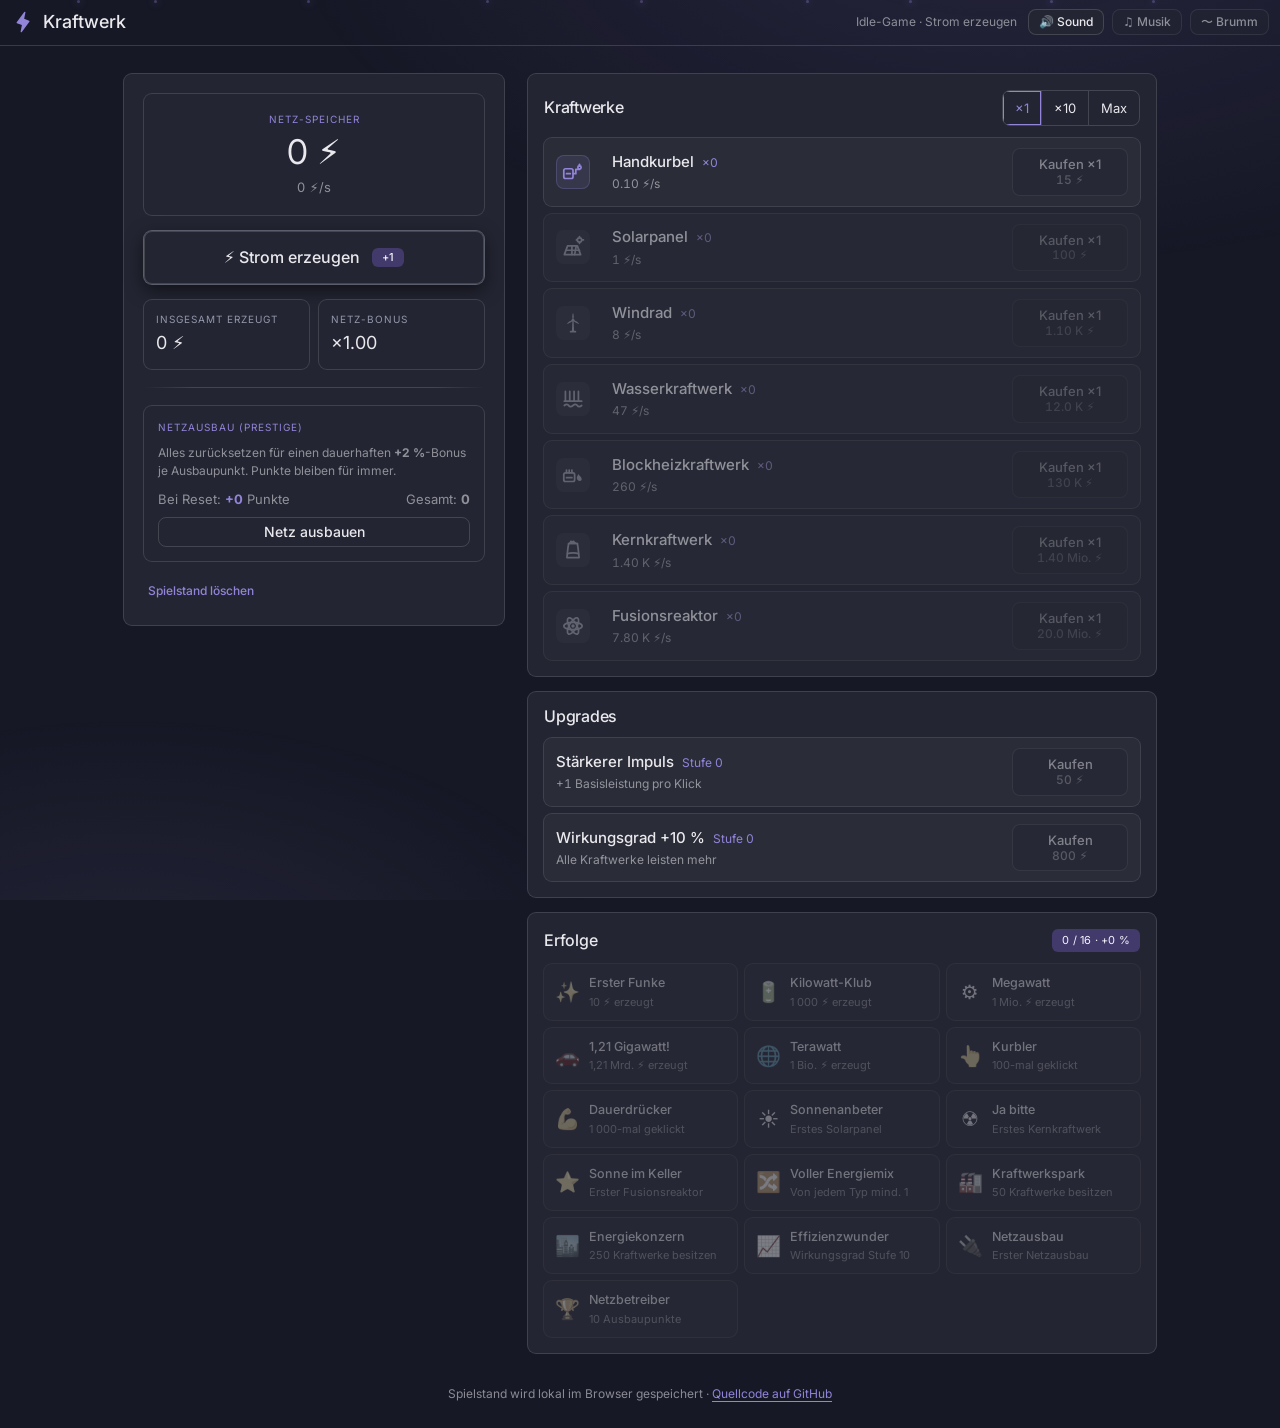
==== index.html @ 322472fd "Erfolge/Meilensteine, Toast-Benachrichtigungen, Offline-Toast - 16 Erfolge (Energie-, Klick-, Kraftw" ====
<!DOCTYPE html>
<html lang="de-CH">
<head>
<meta charset="utf-8">
<meta name="viewport" content="width=device-width, initial-scale=1">
<title>Kraftwerk — Idle Game</title>
<meta name="description" content="Ein Strom-Idle-Game: klicke, baue Kraftwerke von der Handkurbel bis zum Fusionsreaktor und baue dein Netz aus.">
<link rel="stylesheet" href="css/styles.css">
<link rel="icon" href="data:image/svg+xml,%3Csvg xmlns='http://www.w3.org/2000/svg' viewBox='0 0 256 256'%3E%3Crect width='256' height='256' rx='48' fill='%23161826'/%3E%3Cpath fill='%239184d9' d='M215.79,118.17a8,8,0,0,0-5-5.66L153.18,90.9l14.66-73.33a8,8,0,0,0-13.69-7l-88,120a8,8,0,0,0,3,11.69l57.63,21.61L112.16,237.43a8,8,0,0,0,13.69,7l88-120A8,8,0,0,0,215.79,118.17Z'/%3E%3C/svg%3E">
</head>
<body>
<div class="fx-bg" aria-hidden="true">
  <span class="fx-dot"></span><span class="fx-dot"></span><span class="fx-dot"></span>
  <span class="fx-dot"></span><span class="fx-dot"></span><span class="fx-dot"></span>
  <span class="fx-dot"></span><span class="fx-dot"></span><span class="fx-dot"></span>
</div>
<div class="page">

  <header class="topbar">
    <span class="brand">
      <svg width="22" height="22" viewBox="0 0 256 256" fill="var(--color-accent)"><path d="M215.79,118.17a8,8,0,0,0-5-5.66L153.18,90.9l14.66-73.33a8,8,0,0,0-13.69-7l-88,120a8,8,0,0,0,3,11.69l57.63,21.61L112.16,237.43a8,8,0,0,0,13.69,7l88-120A8,8,0,0,0,215.79,118.17Z"></path></svg>
      Kraftwerk
    </span>
    <span class="text-muted" style="font-size:12px">Idle-Game · Strom erzeugen</span>
    <span class="fx-toggle-group">
      <button class="fx-toggle" id="fx-sound" aria-pressed="true" title="Soundeffekte an/aus">🔊 Sound</button>
      <button class="fx-toggle" id="fx-music" aria-pressed="false" title="Musik an/aus">♫ Musik</button>
      <button class="fx-toggle" id="fx-hum" aria-pressed="false" title="Strom-Brumm an/aus">〜 Brumm</button>
    </span>
  </header>

  <main class="game">

    <!-- linke Spalte: Erzeugung + Stats -->
    <section class="card elev-sm" style="gap:16px;padding:20px">
      <div class="card elev-sm" style="padding:18px;gap:6px;align-items:center;text-align:center">
        <span class="card-kicker">Netz-Speicher</span>
        <span id="idle-energy" style="font-size:34px;font-family:var(--font-heading);line-height:1.1">0&nbsp;⚡</span>
        <span class="text-muted" style="font-size:13px"><span id="idle-rate">0</span> ⚡/s</span>
        <span class="hidden" id="idle-offline" style="font-size:12px;color:var(--color-accent)"></span>
      </div>

      <button class="btn btn-secondary elev-md" id="idle-click" style="padding:16px;font-size:16px;justify-content:center">
        ⚡ Strom erzeugen
        <span class="tag tag-accent" id="idle-clickgain" style="margin-left:6px">+1</span>
      </button>

      <div style="display:grid;grid-template-columns:1fr 1fr;gap:10px">
        <div class="card elev-sm" style="padding:12px;gap:2px"><span class="card-kicker" style="color:var(--color-neutral-500)">Insgesamt erzeugt</span><span style="font-size:18px;font-family:var(--font-heading)" id="idle-total">0 ⚡</span></div>
        <div class="card elev-sm" style="padding:12px;gap:2px"><span class="card-kicker" style="color:var(--color-neutral-500)">Netz-Bonus</span><span style="font-size:18px;font-family:var(--font-heading)" id="idle-prestige-mult">×1.00</span></div>
      </div>

      <div class="hr" style="margin:2px 0"></div>

      <div class="card elev-sm" style="padding:14px;gap:8px">
        <span class="card-kicker">Netzausbau (Prestige)</span>
        <p class="text-muted" style="font-size:12px;margin:0">Alles zurücksetzen für einen dauerhaften <strong>+2 %</strong>-Bonus je Ausbaupunkt. Punkte bleiben für immer.</p>
        <div style="display:flex;justify-content:space-between;font-size:13px">
          <span class="text-muted">Bei Reset: <strong id="idle-prestige-gain" style="color:var(--color-accent)">+0</strong> Punkte</span>
          <span class="text-muted">Gesamt: <strong id="idle-prestige-have">0</strong></span>
        </div>
        <button class="btn btn-secondary" id="idle-prestige" style="justify-content:center" disabled>Netz ausbauen</button>
      </div>

      <button class="btn btn-ghost" id="idle-reset" style="font-size:12px;align-self:flex-start">Spielstand löschen</button>
    </section>

    <!-- rechte Spalte: Kraftwerke + Upgrades -->
    <section style="display:flex;flex-direction:column;gap:16px">
      <div class="card elev-sm" style="padding:16px;gap:12px">
        <div style="display:flex;align-items:center;justify-content:space-between;flex-wrap:wrap;gap:8px">
          <h5 style="margin:0">Kraftwerke</h5>
          <div class="seg" id="idle-buyamount">
            <label class="seg-opt"><input type="radio" name="idle-buy" value="1" checked>×1</label>
            <label class="seg-opt"><input type="radio" name="idle-buy" value="10">×10</label>
            <label class="seg-opt"><input type="radio" name="idle-buy" value="max">Max</label>
          </div>
        </div>
        <div id="idle-generators" style="display:flex;flex-direction:column;gap:8px"></div>
      </div>

      <div class="card elev-sm" style="padding:16px;gap:12px">
        <h5 style="margin:0">Upgrades</h5>
        <div id="idle-upgrades" style="display:flex;flex-direction:column;gap:8px"></div>
      </div>

      <div class="card elev-sm" style="padding:16px;gap:12px">
        <div style="display:flex;align-items:center;justify-content:space-between;flex-wrap:wrap;gap:8px">
          <h5 style="margin:0">Erfolge</h5>
          <span class="tag tag-accent" id="idle-ach-summary" title="Jeder Erfolg gibt +2 % Gesamtleistung">0 / 0 · +0 %</span>
        </div>
        <div id="idle-achievements" class="ach-grid"></div>
      </div>
    </section>

  </main>

  <footer class="text-muted" style="text-align:center;font-size:12px;padding:24px">
    Spielstand wird lokal im Browser gespeichert · <a href="https://github.com/giudicea/kraftwerk-idle">Quellcode auf GitHub</a>
  </footer>

</div>
<div class="kraft-toasts" id="kraft-toasts" aria-live="polite" aria-atomic="false"></div>
<script src="js/fx.js"></script>
<script src="js/game.js"></script>
</body>
</html>
---- css/styles.css ----
/* Kraftwerk — Idle Game. Design-Tokens (Nocturne) und Komponenten,
   abgeleitet aus der Elektro-Toolbox. */
@import url('https://fonts.googleapis.com/css2?family=Inter:wght@400;500;600;700&display=swap');

:root {
  --color-bg: #161826;
  --color-surface: #232532;
  --color-text: #e9e9ed;
  --color-accent: #9184d9;
  --color-accent-2: #a7a1db;
  --color-divider: color-mix(in srgb, #e9e9ed 16%, transparent);

  --color-neutral-100: #f3f5fe;
  --color-neutral-500: #9397ab;
  --color-neutral-800: #3f424d;

  --color-accent-100: #f5f4ff;
  --color-accent-300: #d2cefd;
  --color-accent-800: #423a6a;

  --font-heading: "Inter", system-ui, sans-serif;
  --font-heading-weight: 500;
  --font-body: "Inter", system-ui, sans-serif;

  --space-1: 2.8px;
  --space-2: 5.6px;
  --space-3: 8.4px;
  --space-4: 11.2px;

  --radius-sm: 4px;
  --radius-md: 8px;
  --radius-lg: 14px;

  --shadow-sm: 0 0 0 1px #3f424d;
  --shadow-md: 0 0 0 1px #595d6c, 0 6px 18px rgba(0,0,0,0.55);
  --shadow-lg: 0 0 0 1px #9397ab, 0 16px 40px rgba(0,0,0,0.65);
}

*, *::before, *::after { box-sizing: border-box; }
body { margin: 0; background: var(--color-bg); color: var(--color-text); font-family: var(--font-body); font-size: 15px; line-height: 1.55; font-weight: 400; }
h1, h2, h3, h4, h5, h6 {
  font-family: var(--font-heading); font-weight: var(--font-heading-weight);
  line-height: 1.12; letter-spacing: -0.015em; margin: 0 0 var(--space-2);
}
h5 { font-size: 16px; }
p { margin: 0 0 var(--space-3); }
a { color: var(--color-accent); text-underline-offset: 3px; }
a:hover { color: var(--color-accent-300); }
:focus { outline: none; }
:focus-visible { outline: 2px solid var(--color-accent); outline-offset: 2px; }
::selection { background: color-mix(in srgb, var(--color-accent) 30%, transparent); }
.hidden { display: none !important; }
.text-muted { color: color-mix(in srgb, var(--color-text) 55%, transparent); }

.hr { height: 1px; border: 0; margin: var(--space-4) 0;
  background: linear-gradient(to right, transparent, var(--color-divider) 48px,
    var(--color-divider) calc(100% - 48px), transparent); }

/* — buttons — */
.btn {
  display: inline-flex; align-items: center; justify-content: center; gap: 6px;
  cursor: pointer; text-decoration: none;
  font-family: var(--font-heading); font-weight: var(--font-heading-weight);
  font-size: 14px; line-height: 1.2; color: var(--color-text);
  background: transparent; border: 1px solid transparent;
  padding: var(--space-2) calc(var(--space-3) * 1.2);
  border-radius: var(--radius-md);
}
.btn svg { display: block; }
.btn-secondary { border-color: var(--color-divider); }
.btn-secondary:hover { background: color-mix(in srgb, var(--color-text) 7%, transparent); }
.btn-secondary:active { background: color-mix(in srgb, var(--color-text) 14%, transparent); }
.btn-ghost { color: var(--color-accent); padding-inline: var(--space-1); }
.btn-ghost:hover { background: color-mix(in srgb, var(--color-accent) 10%, transparent); }
.btn-ghost:active { background: color-mix(in srgb, var(--color-accent) 18%, transparent); }

/* — segmented control — */
.seg { display: inline-flex; overflow: hidden; border: 1px solid var(--color-divider); border-radius: var(--radius-md); }
.seg-opt { display: inline-flex; align-items: center; gap: 6px; padding: 7px 12px; font-size: 13px; cursor: pointer; }
.seg-opt input { position: absolute; opacity: 0; width: 0; height: 0; pointer-events: none; }
.seg-opt + .seg-opt { border-left: 1px solid var(--color-divider); }
.seg-opt:has(input:checked) { color: var(--color-accent); box-shadow: inset 0 0 0 1px var(--color-accent); }
.seg-opt:not(:has(input:checked)):hover { background: color-mix(in srgb, var(--color-text) 7%, transparent); }
.seg-opt:has(input:focus-visible) { outline: 2px solid var(--color-accent); outline-offset: -2px; }

/* — cards — */
.card { display: flex; flex-direction: column; gap: var(--space-2); padding: var(--space-3); border-radius: var(--radius-md); background: var(--color-surface); }
.card-kicker { font-size: 10px; letter-spacing: 0.1em; text-transform: uppercase; color: var(--color-accent); }
.elev-sm { box-shadow: var(--shadow-sm); }
.elev-md { box-shadow: var(--shadow-md); }
.elev-lg { box-shadow: var(--shadow-lg); }

/* — tags — */
.tag { display: inline-flex; align-items: center; font-size: 11px; letter-spacing: 0.02em; padding: 3px 10px; border-radius: calc(var(--radius-md) * 0.75); }
.tag-accent { background: var(--color-accent-800); color: var(--color-accent-100); }

/* — layout — */
.topbar { display: flex; align-items: center; gap: var(--space-4); padding: var(--space-3) var(--space-4); border-bottom: 1px solid var(--color-divider); }
.brand { font-family: var(--font-heading); font-weight: var(--font-heading-weight); font-size: 18px; display: flex; align-items: center; gap: 10px; }
.topbar .text-muted { margin-left: auto; }

.game {
  max-width: 1080px; margin: 0 auto; padding: 28px 24px 8px;
  display: grid; grid-template-columns: 380px 1fr; gap: 24px; align-items: start;
}
@media (max-width: 860px) { .game { grid-template-columns: 1fr; } }

/* — generator / upgrade rows — */
.idle-row {
  display: flex; align-items: center; gap: 12px;
  padding: 10px 12px; border-radius: var(--radius-md);
  background: color-mix(in srgb, var(--color-text) 3%, transparent);
  box-shadow: var(--shadow-sm);
}
.idle-row-info { flex: 1; min-width: 0; display: flex; flex-direction: column; gap: 2px; }
.idle-row-title { display: flex; align-items: baseline; gap: 8px; }
.idle-row-name { font-family: var(--font-heading); font-weight: var(--font-heading-weight); font-size: 15px; }
.idle-row-owned { font-size: 12px; color: var(--color-accent); font-variant-numeric: tabular-nums; }
.idle-row-sub { font-size: 12px; color: color-mix(in srgb, var(--color-text) 55%, transparent); font-variant-numeric: tabular-nums; }
.idle-buy-btn {
  flex: 0 0 auto; min-width: 116px; display: flex; flex-direction: column; align-items: center; gap: 1px; line-height: 1.15;
  padding: 8px 12px; border: 1px solid var(--color-divider); border-radius: var(--radius-md);
  background: var(--color-surface); cursor: pointer; color: var(--color-text);
  font-family: var(--font-heading); font-weight: var(--font-heading-weight); font-size: 13px;
}
.idle-buy-btn:hover:not(:disabled) { border-color: var(--color-accent); background: color-mix(in srgb, var(--color-accent) 10%, transparent); }
.idle-buy-btn:active:not(:disabled) { background: color-mix(in srgb, var(--color-accent) 18%, transparent); }
.idle-buy-btn:disabled { opacity: 0.45; cursor: not-allowed; }
.idle-buy-btn .cost { font-size: 12px; color: var(--color-accent-300); font-variant-numeric: tabular-nums; }
.idle-buy-btn:disabled .cost { color: color-mix(in srgb, var(--color-text) 55%, transparent); }
.idle-locked { opacity: 0.55; filter: grayscale(0.4); }
.idle-pulse { animation: idle-pulse 0.25s ease; }
@keyframes idle-pulse { 0% { transform: scale(1); } 40% { transform: scale(1.04); } 100% { transform: scale(1); } }

/* ─── fx.js: Icons, Blitz-Effekt, Sound-Schalter ─── */
.idle-row-icon {
  display: inline-flex; align-items: center; justify-content: center;
  flex: 0 0 auto; width: 34px; height: 34px; margin-right: 10px;
  color: var(--color-accent);
  border-radius: var(--radius-md);
  background: color-mix(in srgb, var(--color-accent) 12%, transparent);
  box-shadow: inset 0 0 0 1px color-mix(in srgb, var(--color-accent) 25%, transparent);
}
.idle-locked .idle-row-icon { color: var(--color-neutral-500); background: color-mix(in srgb, var(--color-text) 4%, transparent); box-shadow: none; }

.kraft-burst {
  position: fixed; z-index: 60; pointer-events: none;
  transform: translate(-50%, -50%);
  color: var(--color-accent);
  animation: kraft-burst 0.5s ease-out forwards;
}
@keyframes kraft-burst {
  0%   { opacity: 0; transform: translate(-50%, -50%) scale(0.4) rotate(-8deg); }
  25%  { opacity: 1; transform: translate(-50%, -50%) scale(1.15) rotate(4deg); }
  100% { opacity: 0; transform: translate(-50%, -70%) scale(0.9) rotate(0deg); }
}

.fx-toggle {
  display: inline-flex; align-items: center; gap: 6px;
  border: 1px solid var(--color-divider); border-radius: var(--radius-md);
  background: var(--color-surface); color: var(--color-text);
  font-family: var(--font-heading); font-weight: var(--font-heading-weight);
  font-size: 12px; padding: 6px 10px; cursor: pointer; line-height: 1;
}
.fx-toggle:hover { border-color: var(--color-accent); background: color-mix(in srgb, var(--color-accent) 10%, transparent); }
.fx-toggle[aria-pressed="false"] { opacity: 0.55; }
.fx-toggle-group { display: inline-flex; gap: 8px; align-items: center; }

/* ─── fx.js: animierter Energie-Hintergrund ─── */
.fx-bg {
  position: fixed; inset: 0; z-index: -1; overflow: hidden; pointer-events: none;
  background:
    radial-gradient(1200px 600px at 78% -10%, color-mix(in srgb, var(--color-accent) 12%, transparent), transparent 60%),
    radial-gradient(900px 500px at 10% 110%, color-mix(in srgb, var(--color-accent-2) 9%, transparent), transparent 55%);
}
.fx-dot {
  position: absolute; width: 3px; height: 3px; border-radius: 50%;
  background: var(--color-accent); opacity: 0.35;
  box-shadow: 0 0 8px 1px color-mix(in srgb, var(--color-accent) 70%, transparent);
  animation: fx-drift linear infinite;
}
.fx-dot:nth-child(1) { left: 12%; animation-duration: 20s; animation-delay: -2s; }
.fx-dot:nth-child(2) { left: 24%; animation-duration: 27s; animation-delay: -9s; }
.fx-dot:nth-child(3) { left: 38%; animation-duration: 23s; animation-delay: -5s; }
.fx-dot:nth-child(4) { left: 50%; animation-duration: 31s; animation-delay: -14s; }
.fx-dot:nth-child(5) { left: 63%; animation-duration: 22s; animation-delay: -7s; }
.fx-dot:nth-child(6) { left: 71%; animation-duration: 29s; animation-delay: -18s; }
.fx-dot:nth-child(7) { left: 82%; animation-duration: 25s; animation-delay: -3s; }
.fx-dot:nth-child(8) { left: 90%; animation-duration: 33s; animation-delay: -11s; }
.fx-dot:nth-child(9) { left: 6%;  animation-duration: 28s; animation-delay: -16s; }
@keyframes fx-drift {
  0%   { transform: translateY(105vh) scale(0.6); opacity: 0; }
  10%  { opacity: 0.4; }
  90%  { opacity: 0.4; }
  100% { transform: translateY(-5vh) scale(1.1); opacity: 0; }
}
@media (prefers-reduced-motion: reduce) { .fx-dot { animation: none; display: none; } }

/* ─── Erfolge / Meilensteine ─── */
.ach-grid { display: grid; grid-template-columns: repeat(auto-fill, minmax(150px, 1fr)); gap: 8px; }
.ach {
  display: flex; align-items: center; gap: 10px; min-width: 0;
  padding: 9px 11px; border-radius: var(--radius-md);
  background: color-mix(in srgb, var(--color-text) 3%, transparent);
  box-shadow: var(--shadow-sm);
  transition: opacity 0.2s ease, filter 0.2s ease, box-shadow 0.2s ease;
}
.ach-ico { flex: 0 0 auto; font-size: 20px; line-height: 1; width: 24px; text-align: center; }
.ach-txt { display: flex; flex-direction: column; gap: 1px; min-width: 0; }
.ach-name { font-family: var(--font-heading); font-weight: var(--font-heading-weight); font-size: 12.5px; }
.ach-desc { font-size: 11px; color: color-mix(in srgb, var(--color-text) 55%, transparent);
  white-space: nowrap; overflow: hidden; text-overflow: ellipsis; }
.ach.locked { opacity: 0.4; filter: grayscale(0.7); }
.ach.unlocked { box-shadow: inset 0 0 0 1px color-mix(in srgb, var(--color-accent) 60%, transparent); }

/* ─── Toast-Benachrichtigungen ─── */
.kraft-toasts {
  position: fixed; right: 16px; bottom: 16px; z-index: 80;
  display: flex; flex-direction: column; gap: 8px; max-width: min(320px, 90vw);
  pointer-events: none;
}
.kraft-toast {
  pointer-events: auto; cursor: pointer;
  display: flex; align-items: center; gap: 11px;
  padding: 11px 14px; border-radius: var(--radius-md);
  background: var(--color-surface); box-shadow: var(--shadow-md);
  animation: kraft-toast-in 0.35s cubic-bezier(0.2, 0.9, 0.3, 1.2);
}
.kraft-toast.leaving { animation: kraft-toast-out 0.4s ease forwards; }
.kraft-toast-ico { flex: 0 0 auto; font-size: 22px; line-height: 1; }
.kraft-toast-txt { display: flex; flex-direction: column; gap: 1px; min-width: 0; }
.kraft-toast-txt strong { font-family: var(--font-heading); font-weight: var(--font-heading-weight); font-size: 13.5px; }
.kraft-toast-txt span { font-size: 11.5px; color: color-mix(in srgb, var(--color-text) 60%, transparent); }
@keyframes kraft-toast-in { from { opacity: 0; transform: translateX(40px) scale(0.96); } to { opacity: 1; transform: none; } }
@keyframes kraft-toast-out { to { opacity: 0; transform: translateX(40px) scale(0.96); } }
@media (prefers-reduced-motion: reduce) {
  .kraft-toast { animation: none; }
  .kraft-toast.leaving { animation: none; opacity: 0; }
}
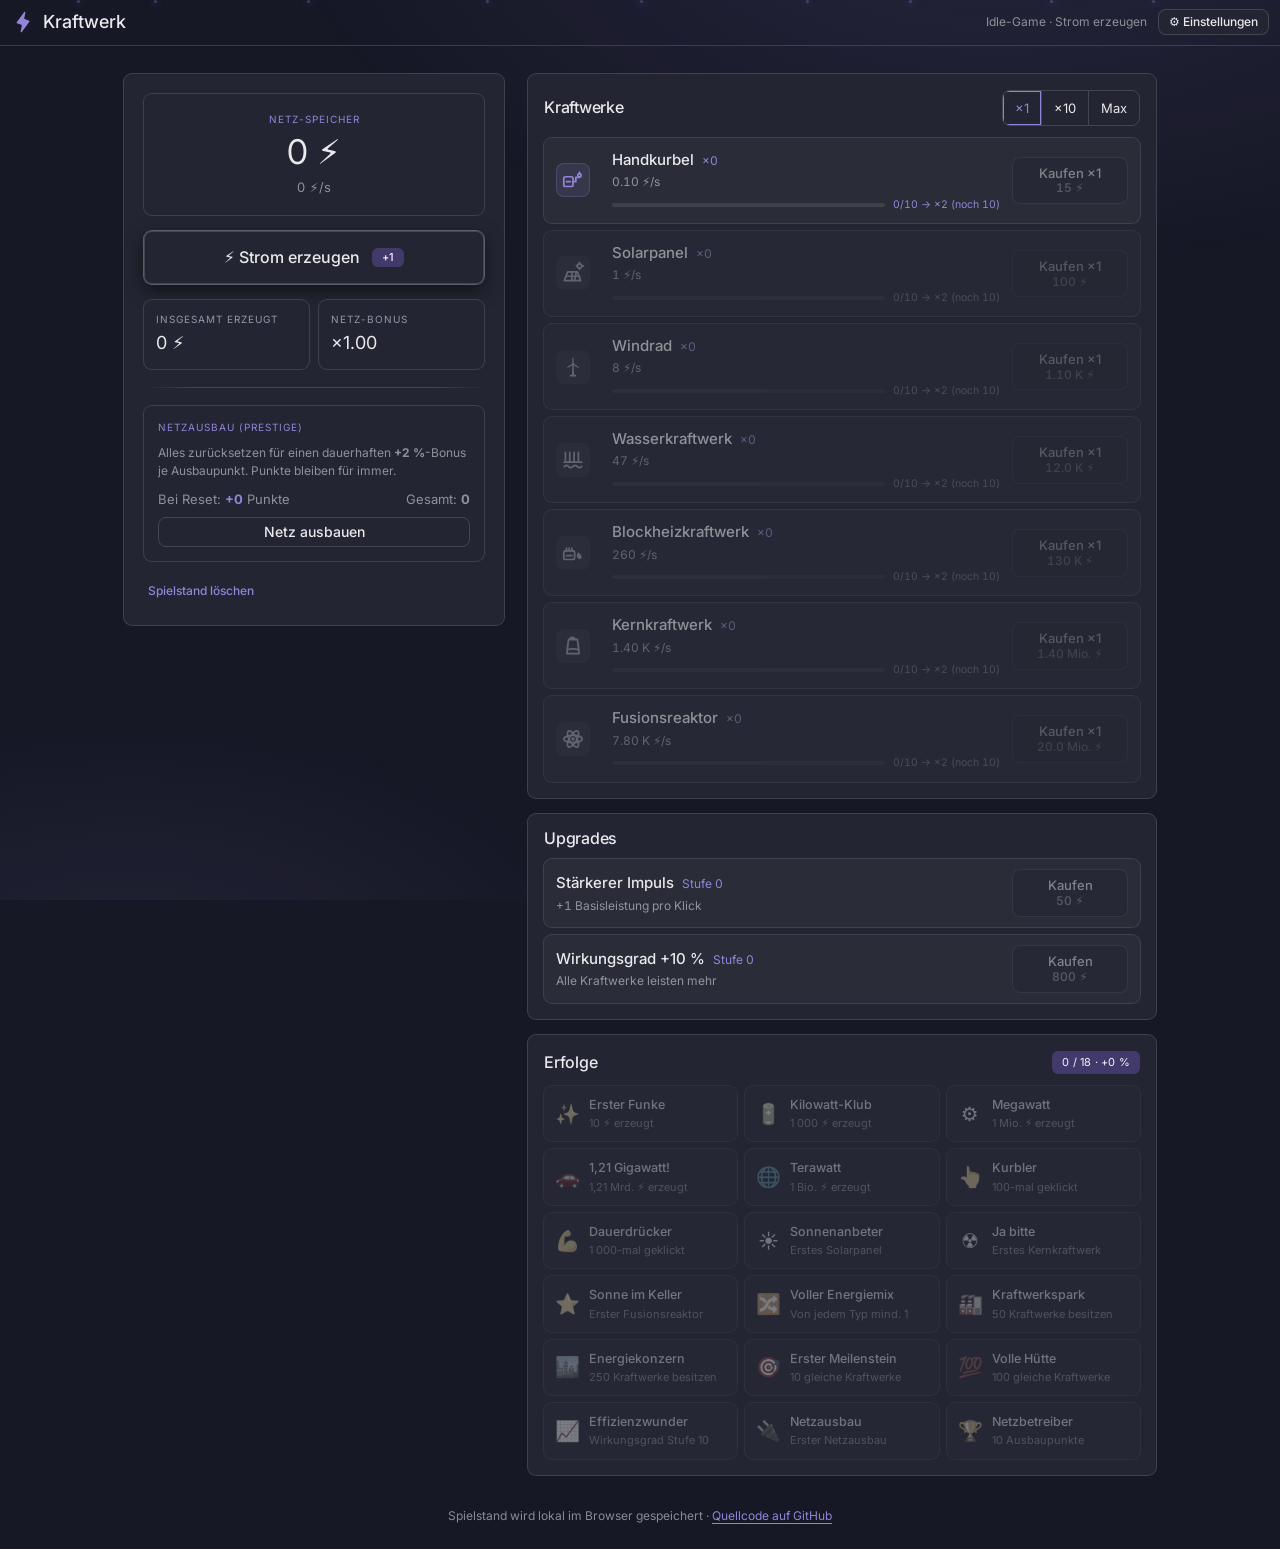
==== commit a72d9e07: "Einstellungs-Menue mit Sound-Reglern und Cheat-Codes - Neues Modal (Zahnrad-Button) mit Tabs "Sound"" ====
--- a/index.html
+++ b/index.html
@@ -22,11 +22,7 @@
       Kraftwerk
     </span>
     <span class="text-muted" style="font-size:12px">Idle-Game · Strom erzeugen</span>
-    <span class="fx-toggle-group">
-      <button class="fx-toggle" id="fx-sound" aria-pressed="true" title="Soundeffekte an/aus">🔊 Sound</button>
-      <button class="fx-toggle" id="fx-music" aria-pressed="false" title="Musik an/aus">♫ Musik</button>
-      <button class="fx-toggle" id="fx-hum" aria-pressed="false" title="Strom-Brumm an/aus">〜 Brumm</button>
-    </span>
+    <button class="fx-toggle" id="open-settings" title="Einstellungen & Cheats" aria-haspopup="dialog">⚙️ Einstellungen</button>
   </header>
 
   <main class="game">
@@ -100,6 +96,49 @@
   </footer>
 
 </div>
+
+<!-- Einstellungs-/Cheat-Modal -->
+<div class="modal-overlay hidden" id="settings-overlay" role="dialog" aria-modal="true" aria-labelledby="settings-title">
+  <div class="modal elev-lg">
+    <div class="modal-head">
+      <h5 id="settings-title" style="margin:0">Einstellungen</h5>
+      <button class="modal-close" id="settings-close" aria-label="Schließen">✕</button>
+    </div>
+    <div class="modal-tabs" role="tablist">
+      <button class="modal-tab is-active" id="tab-sound" role="tab" aria-selected="true">🔊 Sound</button>
+      <button class="modal-tab" id="tab-cheats" role="tab" aria-selected="false">🎮 Cheats</button>
+    </div>
+
+    <!-- Tab: Sound -->
+    <div class="modal-panel" id="panel-sound">
+      <div class="set-toggles">
+        <button class="fx-toggle" id="fx-sound" aria-pressed="true" title="Soundeffekte an/aus">🔊 Sound</button>
+        <button class="fx-toggle" id="fx-music" aria-pressed="false" title="Musik an/aus">♫ Musik</button>
+        <button class="fx-toggle" id="fx-hum" aria-pressed="false" title="Strom-Brumm an/aus">〜 Brumm</button>
+      </div>
+      <label class="set-row"><span>Gesamt</span><input type="range" id="vol-master" min="0" max="100" step="1"><span class="set-val" id="volval-master">50%</span></label>
+      <label class="set-row"><span>Effekte</span><input type="range" id="vol-sfx" min="0" max="100" step="1"><span class="set-val" id="volval-sfx">100%</span></label>
+      <label class="set-row"><span>Musik</span><input type="range" id="vol-music" min="0" max="100" step="1"><span class="set-val" id="volval-music">90%</span></label>
+      <label class="set-row"><span>Brumm</span><input type="range" id="vol-hum" min="0" max="100" step="1"><span class="set-val" id="volval-hum">6%</span></label>
+      <p class="text-muted" style="font-size:11px;margin:4px 0 0">Ton startet nach dem ersten Klick ins Spiel (Browser-Regel).</p>
+    </div>
+
+    <!-- Tab: Cheats -->
+    <div class="modal-panel hidden" id="panel-cheats">
+      <p class="text-muted" style="font-size:12px;margin:0 0 4px">Code eingeben und mit <strong>Enter</strong> oder „Anwenden" bestätigen:</p>
+      <div class="cheat-input-row">
+        <input type="text" id="cheat-input" placeholder="z. B. geld, turbo, langsam …" autocomplete="off" spellcheck="false">
+        <button class="btn btn-secondary" id="cheat-apply">Anwenden</button>
+      </div>
+      <div class="cheat-msg" id="cheat-msg" aria-live="polite"></div>
+      <div class="cheat-help">
+        <span class="card-kicker">Verfügbare Codes</span>
+        <ul id="cheat-list"></ul>
+      </div>
+    </div>
+  </div>
+</div>
+
 <div class="kraft-toasts" id="kraft-toasts" aria-live="polite" aria-atomic="false"></div>
 <script src="js/fx.js"></script>
 <script src="js/game.js"></script>
--- a/css/styles.css
+++ b/css/styles.css
@@ -196,6 +196,94 @@
 }
 @media (prefers-reduced-motion: reduce) { .fx-dot { animation: none; display: none; } }
 
+/* ─── Einstellungs-/Cheat-Modal ─── */
+.modal-overlay {
+  position: fixed; inset: 0; z-index: 90;
+  display: flex; align-items: center; justify-content: center; padding: 16px;
+  background: color-mix(in srgb, #000 62%, transparent);
+  backdrop-filter: blur(3px);
+  animation: modal-fade 0.2s ease;
+}
+@keyframes modal-fade { from { opacity: 0; } to { opacity: 1; } }
+.modal {
+  width: min(440px, 100%); max-height: 88vh; overflow-y: auto;
+  background: var(--color-surface); border-radius: var(--radius-lg);
+  padding: 18px; display: flex; flex-direction: column; gap: 14px;
+  animation: modal-pop 0.25s cubic-bezier(0.2, 0.9, 0.3, 1.15);
+}
+@keyframes modal-pop { from { opacity: 0; transform: translateY(12px) scale(0.98); } to { opacity: 1; transform: none; } }
+.modal-head { display: flex; align-items: center; justify-content: space-between; }
+.modal-close {
+  border: 1px solid var(--color-divider); background: transparent; color: var(--color-text);
+  width: 30px; height: 30px; border-radius: var(--radius-md); cursor: pointer; font-size: 14px; line-height: 1;
+}
+.modal-close:hover { border-color: var(--color-accent); background: color-mix(in srgb, var(--color-accent) 12%, transparent); }
+.modal-tabs { display: flex; gap: 6px; }
+.modal-tab {
+  flex: 1; padding: 8px 10px; cursor: pointer;
+  border: 1px solid var(--color-divider); border-radius: var(--radius-md);
+  background: transparent; color: var(--color-text);
+  font-family: var(--font-heading); font-weight: var(--font-heading-weight); font-size: 13px;
+}
+.modal-tab.is-active { color: var(--color-accent); box-shadow: inset 0 0 0 1px var(--color-accent); }
+.modal-tab:not(.is-active):hover { background: color-mix(in srgb, var(--color-text) 7%, transparent); }
+.modal-panel { display: flex; flex-direction: column; gap: 12px; }
+
+.set-toggles { display: flex; flex-wrap: wrap; gap: 8px; }
+.set-row { display: grid; grid-template-columns: 62px 1fr 42px; align-items: center; gap: 10px; font-size: 13px; }
+.set-row > span:first-child { color: color-mix(in srgb, var(--color-text) 75%, transparent); }
+.set-val { text-align: right; font-variant-numeric: tabular-nums; color: var(--color-accent); font-size: 12px; }
+input[type="range"] {
+  -webkit-appearance: none; appearance: none; width: 100%; height: 5px;
+  border-radius: 999px; background: color-mix(in srgb, var(--color-text) 14%, transparent); outline: none;
+}
+input[type="range"]::-webkit-slider-thumb {
+  -webkit-appearance: none; appearance: none; width: 16px; height: 16px; border-radius: 50%;
+  background: var(--color-accent); cursor: pointer; box-shadow: 0 0 0 3px color-mix(in srgb, var(--color-accent) 25%, transparent);
+}
+input[type="range"]::-moz-range-thumb {
+  width: 16px; height: 16px; border: none; border-radius: 50%;
+  background: var(--color-accent); cursor: pointer; box-shadow: 0 0 0 3px color-mix(in srgb, var(--color-accent) 25%, transparent);
+}
+input[type="range"]:focus-visible { outline: 2px solid var(--color-accent); outline-offset: 4px; }
+
+.cheat-input-row { display: flex; gap: 8px; }
+#cheat-input {
+  flex: 1; min-width: 0; padding: 9px 12px; border-radius: var(--radius-md);
+  border: 1px solid var(--color-divider); background: var(--color-bg); color: var(--color-text);
+  font-family: var(--font-body); font-size: 14px;
+}
+#cheat-input:focus-visible { outline: none; border-color: var(--color-accent); box-shadow: 0 0 0 2px color-mix(in srgb, var(--color-accent) 30%, transparent); }
+.cheat-msg { font-size: 13px; min-height: 18px; }
+.cheat-msg.ok { color: var(--color-accent); }
+.cheat-msg.bad { color: #e28; }
+.cheat-help ul { margin: 6px 0 0; padding-left: 0; list-style: none; display: flex; flex-direction: column; gap: 4px; }
+.cheat-help li { font-size: 12px; color: color-mix(in srgb, var(--color-text) 70%, transparent); }
+.cheat-help code {
+  font-family: ui-monospace, "SF Mono", Menlo, monospace; font-size: 11.5px;
+  background: color-mix(in srgb, var(--color-accent) 14%, transparent); color: var(--color-accent-300);
+  padding: 1px 6px; border-radius: 5px; margin-right: 6px;
+}
+
+/* ─── Kraftwerks-Meilensteine (Fortschrittsbalken je Kraftwerk) ─── */
+.idle-ms { display: flex; align-items: center; gap: 8px; margin-top: 3px; }
+.idle-ms-bar {
+  flex: 1 1 auto; height: 4px; min-width: 40px; border-radius: 999px; overflow: hidden;
+  background: color-mix(in srgb, var(--color-text) 10%, transparent);
+}
+.idle-ms-bar > span {
+  display: block; height: 100%; width: 0%; border-radius: 999px;
+  background: linear-gradient(to right, var(--color-accent), var(--color-accent-2));
+  transition: width 0.3s ease;
+}
+.idle-ms-txt {
+  flex: 0 0 auto; font-size: 10.5px; color: var(--color-accent);
+  font-variant-numeric: tabular-nums; white-space: nowrap;
+}
+.idle-locked .idle-ms { opacity: 0.6; }
+.idle-locked .idle-ms-bar > span { background: var(--color-neutral-500); }
+.idle-locked .idle-ms-txt { color: var(--color-neutral-500); }
+
 /* ─── Erfolge / Meilensteine ─── */
 .ach-grid { display: grid; grid-template-columns: repeat(auto-fill, minmax(150px, 1fr)); gap: 8px; }
 .ach {
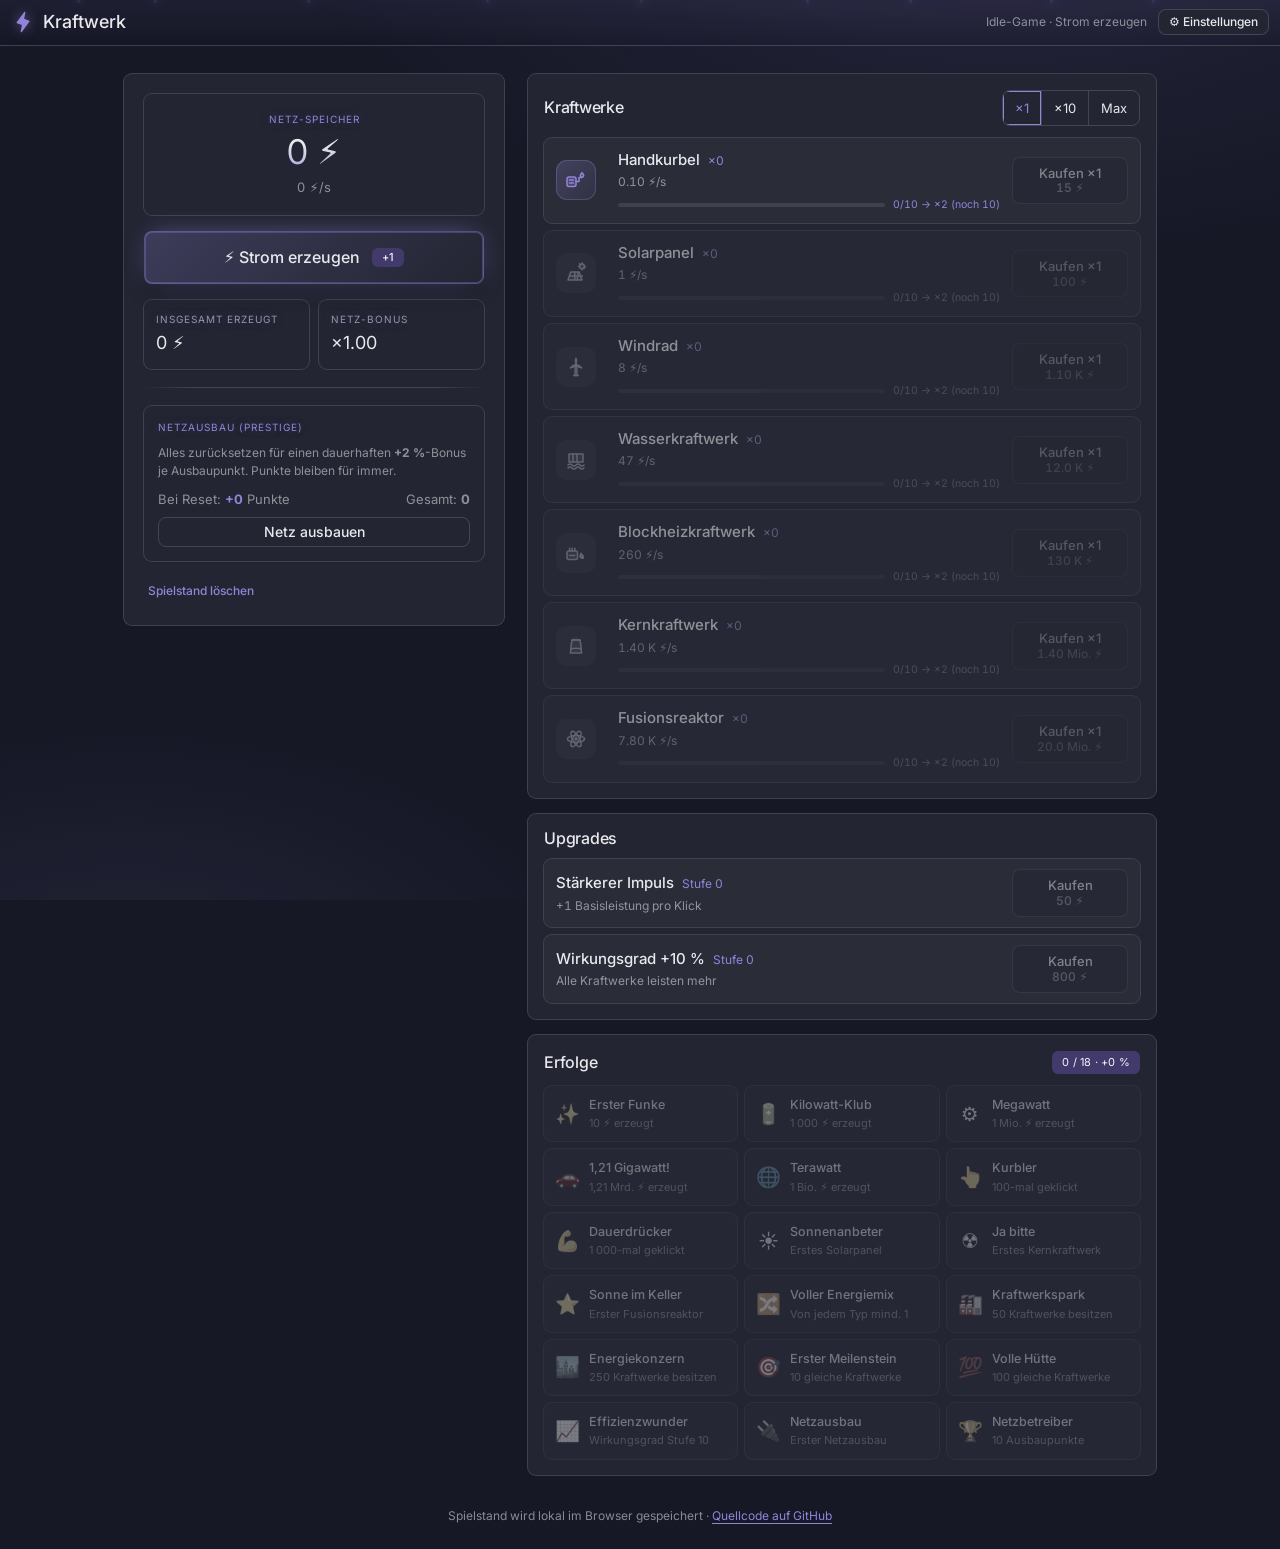
==== commit 1f2524a3: "UI-Politur: detailliertere zweifarbige Icons + Cache-Busting - Kraftwerks-Icons neu gezeichnet (weic" ====
--- a/index.html
+++ b/index.html
@@ -5,7 +5,7 @@
 <meta name="viewport" content="width=device-width, initial-scale=1">
 <title>Kraftwerk — Idle Game</title>
 <meta name="description" content="Ein Strom-Idle-Game: klicke, baue Kraftwerke von der Handkurbel bis zum Fusionsreaktor und baue dein Netz aus.">
-<link rel="stylesheet" href="css/styles.css">
+<link rel="stylesheet" href="css/styles.css?v=11">
 <link rel="icon" href="data:image/svg+xml,%3Csvg xmlns='http://www.w3.org/2000/svg' viewBox='0 0 256 256'%3E%3Crect width='256' height='256' rx='48' fill='%23161826'/%3E%3Cpath fill='%239184d9' d='M215.79,118.17a8,8,0,0,0-5-5.66L153.18,90.9l14.66-73.33a8,8,0,0,0-13.69-7l-88,120a8,8,0,0,0,3,11.69l57.63,21.61L112.16,237.43a8,8,0,0,0,13.69,7l88-120A8,8,0,0,0,215.79,118.17Z'/%3E%3C/svg%3E">
 </head>
 <body>
@@ -34,6 +34,7 @@
         <span id="idle-energy" style="font-size:34px;font-family:var(--font-heading);line-height:1.1">0&nbsp;⚡</span>
         <span class="text-muted" style="font-size:13px"><span id="idle-rate">0</span> ⚡/s</span>
         <span class="hidden" id="idle-offline" style="font-size:12px;color:var(--color-accent)"></span>
+        <span class="hidden idle-buffs" id="idle-buffs"></span>
       </div>
 
       <button class="btn btn-secondary elev-md" id="idle-click" style="padding:16px;font-size:16px;justify-content:center">
@@ -106,7 +107,8 @@
     </div>
     <div class="modal-tabs" role="tablist">
       <button class="modal-tab is-active" id="tab-sound" role="tab" aria-selected="true">🔊 Sound</button>
-      <button class="modal-tab" id="tab-cheats" role="tab" aria-selected="false">🎮 Cheats</button>
+      <button class="modal-tab" id="tab-cheats" role="tab" aria-selected="false">🎁 Codes</button>
+      <button class="modal-tab" id="tab-stats" role="tab" aria-selected="false">📊 Statistik</button>
     </div>
 
     <!-- Tab: Sound -->
@@ -123,24 +125,39 @@
       <p class="text-muted" style="font-size:11px;margin:4px 0 0">Ton startet nach dem ersten Klick ins Spiel (Browser-Regel).</p>
     </div>
 
-    <!-- Tab: Cheats -->
+    <!-- Tab: Codes (Geschenke einlösen / Cheats freischalten) -->
     <div class="modal-panel hidden" id="panel-cheats">
-      <p class="text-muted" style="font-size:12px;margin:0 0 4px">Code eingeben und mit <strong>Enter</strong> oder „Anwenden" bestätigen:</p>
+      <p class="text-muted" style="font-size:12px;margin:0 0 4px">Code eingeben und mit <strong>Enter</strong> oder „Einlösen" bestätigen. Es gibt <strong>Geschenk-Codes</strong> für Belohnungen – ein geheimer Code schaltet zusätzlich den Cheat-Modus frei.</p>
       <div class="cheat-input-row">
-        <input type="text" id="cheat-input" placeholder="z. B. geld, turbo, langsam …" autocomplete="off" spellcheck="false">
-        <button class="btn btn-secondary" id="cheat-apply">Anwenden</button>
+        <input type="text" id="cheat-input" placeholder="Code eingeben …" autocomplete="off" spellcheck="false">
+        <button class="btn btn-secondary" id="cheat-apply">Einlösen</button>
       </div>
       <div class="cheat-msg" id="cheat-msg" aria-live="polite"></div>
-      <div class="cheat-help">
-        <span class="card-kicker">Verfügbare Codes</span>
+      <div class="code-unlocked hidden" id="cheat-unlocked-badge">🔓 Cheat-Modus aktiv</div>
+      <div class="cheat-help hidden" id="cheat-help">
+        <span class="card-kicker">Cheat-Codes</span>
         <ul id="cheat-list"></ul>
       </div>
+    </div>
+
+    <!-- Tab: Statistik -->
+    <div class="modal-panel hidden" id="panel-stats">
+      <div class="stat-grid">
+        <div class="stat-cell"><span class="card-kicker">Spielzeit</span><span id="stat-play">0 s</span></div>
+        <div class="stat-cell"><span class="card-kicker">Klicks gesamt</span><span id="stat-clicks">0</span></div>
+        <div class="stat-cell"><span class="card-kicker">Insgesamt erzeugt</span><span id="stat-total">0 ⚡</span></div>
+        <div class="stat-cell"><span class="card-kicker">Netz-Bonus</span><span id="stat-mult">×1.00</span></div>
+        <div class="stat-cell"><span class="card-kicker">Ausbaupunkte</span><span id="stat-prestige">0</span></div>
+        <div class="stat-cell"><span class="card-kicker">Erfolge</span><span id="stat-ach">0 / 18</span></div>
+        <div class="stat-cell"><span class="card-kicker">Stromstöße gefangen</span><span id="stat-surges">0</span></div>
+      </div>
+      <p class="text-muted" style="font-size:11px;margin:2px 0 0">💡 Tipp: Halte nach goldenen <strong>Stromstößen</strong> Ausschau – anklicken bringt Energie oder einen Zeitbonus!</p>
     </div>
   </div>
 </div>
 
 <div class="kraft-toasts" id="kraft-toasts" aria-live="polite" aria-atomic="false"></div>
-<script src="js/fx.js"></script>
-<script src="js/game.js"></script>
+<script src="js/fx.js?v=11"></script>
+<script src="js/game.js?v=11"></script>
 </body>
 </html>
--- a/css/styles.css
+++ b/css/styles.css
@@ -196,6 +196,42 @@
 }
 @media (prefers-reduced-motion: reduce) { .fx-dot { animation: none; display: none; } }
 
+/* ─── Stromstoß (zufälliger Klick-Bonus) ─── */
+.power-surge {
+  position: fixed; z-index: 70; cursor: pointer;
+  width: 56px; height: 56px; padding: 0;
+  display: flex; align-items: center; justify-content: center;
+  border: none; border-radius: 50%;
+  color: #ffd34d;
+  background: radial-gradient(circle at 50% 40%, color-mix(in srgb, #ffd34d 35%, transparent), transparent 70%);
+  filter: drop-shadow(0 0 10px color-mix(in srgb, #ffd34d 80%, transparent));
+  animation: surge-in 0.35s ease, surge-bob 1.6s ease-in-out 0.35s infinite;
+}
+.power-surge:hover { transform: scale(1.12); }
+.power-surge.leaving { animation: surge-out 0.35s ease forwards; }
+@keyframes surge-in { from { opacity: 0; transform: scale(0.3); } to { opacity: 1; transform: scale(1); } }
+@keyframes surge-out { to { opacity: 0; transform: scale(0.4) rotate(20deg); } }
+@keyframes surge-bob { 0%,100% { transform: translateY(0); } 50% { transform: translateY(-8px); } }
+@media (prefers-reduced-motion: reduce) { .power-surge { animation: surge-in 0.2s ease; } }
+
+.idle-buffs {
+  font-size: 12px; font-weight: 500; color: #ffb020;
+  font-variant-numeric: tabular-nums;
+  padding: 3px 10px; border-radius: 999px;
+  background: color-mix(in srgb, #ffb020 14%, transparent);
+  box-shadow: inset 0 0 0 1px color-mix(in srgb, #ffb020 40%, transparent);
+}
+
+/* ─── Statistik ─── */
+.stat-grid { display: grid; grid-template-columns: 1fr 1fr; gap: 8px; }
+.stat-cell {
+  display: flex; flex-direction: column; gap: 2px;
+  padding: 10px 12px; border-radius: var(--radius-md);
+  background: color-mix(in srgb, var(--color-text) 3%, transparent);
+  box-shadow: var(--shadow-sm);
+}
+.stat-cell > span:last-child { font-family: var(--font-heading); font-weight: var(--font-heading-weight); font-size: 17px; font-variant-numeric: tabular-nums; }
+
 /* ─── Einstellungs-/Cheat-Modal ─── */
 .modal-overlay {
   position: fixed; inset: 0; z-index: 90;
@@ -257,6 +293,12 @@
 .cheat-msg { font-size: 13px; min-height: 18px; }
 .cheat-msg.ok { color: var(--color-accent); }
 .cheat-msg.bad { color: #e28; }
+.code-unlocked {
+  align-self: flex-start; font-size: 12px; font-weight: 500; color: var(--color-accent);
+  padding: 4px 10px; border-radius: 999px;
+  background: color-mix(in srgb, var(--color-accent) 14%, transparent);
+  box-shadow: inset 0 0 0 1px color-mix(in srgb, var(--color-accent) 40%, transparent);
+}
 .cheat-help ul { margin: 6px 0 0; padding-left: 0; list-style: none; display: flex; flex-direction: column; gap: 4px; }
 .cheat-help li { font-size: 12px; color: color-mix(in srgb, var(--color-text) 70%, transparent); }
 .cheat-help code {
@@ -325,3 +367,55 @@
   .kraft-toast { animation: none; }
   .kraft-toast.leaving { animation: none; opacity: 0; }
 }
+
+/* ─── UI-Politur ─── */
+.topbar {
+  background: linear-gradient(to bottom, color-mix(in srgb, var(--color-accent) 7%, transparent), transparent);
+  backdrop-filter: blur(4px);
+}
+.brand svg { filter: drop-shadow(0 0 6px color-mix(in srgb, var(--color-accent) 55%, transparent)); }
+
+/* Energiespeicher als Verlaufs-Zahl */
+#idle-energy {
+  background: linear-gradient(180deg, var(--color-text) 30%, var(--color-accent-2));
+  -webkit-background-clip: text; background-clip: text; -webkit-text-fill-color: transparent;
+}
+
+/* Größere Icon-Kacheln mit Verlauf */
+.idle-row-icon {
+  width: 40px; height: 40px; border-radius: 11px;
+  background: linear-gradient(135deg,
+    color-mix(in srgb, var(--color-accent) 24%, transparent),
+    color-mix(in srgb, var(--color-accent) 6%, transparent));
+  box-shadow: inset 0 0 0 1px color-mix(in srgb, var(--color-accent) 30%, transparent);
+}
+.idle-row-icon svg { width: 24px; height: 24px; }
+
+/* Zeilen sanft anheben beim Hover */
+.idle-row { transition: transform 0.12s ease, box-shadow 0.12s ease; }
+.idle-row:not(.idle-locked):hover { transform: translateY(-1px); box-shadow: var(--shadow-md); }
+
+/* Haupt-Klickbutton: Verlauf, Glühen, Druck-Feedback */
+#idle-click {
+  position: relative; overflow: hidden;
+  background: linear-gradient(135deg,
+    color-mix(in srgb, var(--color-accent) 24%, var(--color-surface)), var(--color-surface));
+  border-color: color-mix(in srgb, var(--color-accent) 45%, transparent) !important;
+  box-shadow: 0 6px 18px rgba(0,0,0,0.45),
+    inset 0 0 0 1px color-mix(in srgb, var(--color-accent) 30%, transparent),
+    0 0 26px -8px var(--color-accent);
+  transition: transform 0.08s ease, box-shadow 0.2s ease;
+}
+#idle-click:hover {
+  box-shadow: 0 8px 24px rgba(0,0,0,0.5),
+    inset 0 0 0 1px color-mix(in srgb, var(--color-accent) 55%, transparent),
+    0 0 34px -4px var(--color-accent);
+}
+#idle-click:active { transform: translateY(1px) scale(0.995); }
+
+/* Kauf-Buttons: etwas klarere Tiefe */
+.idle-buy-btn { transition: transform 0.08s ease, border-color 0.12s ease, background 0.12s ease; }
+.idle-buy-btn:active:not(:disabled) { transform: translateY(1px); }
+
+/* Karten-Kicker in Akzentfarbe leicht leuchten lassen */
+.card-kicker { text-shadow: 0 0 12px color-mix(in srgb, var(--color-accent) 25%, transparent); }
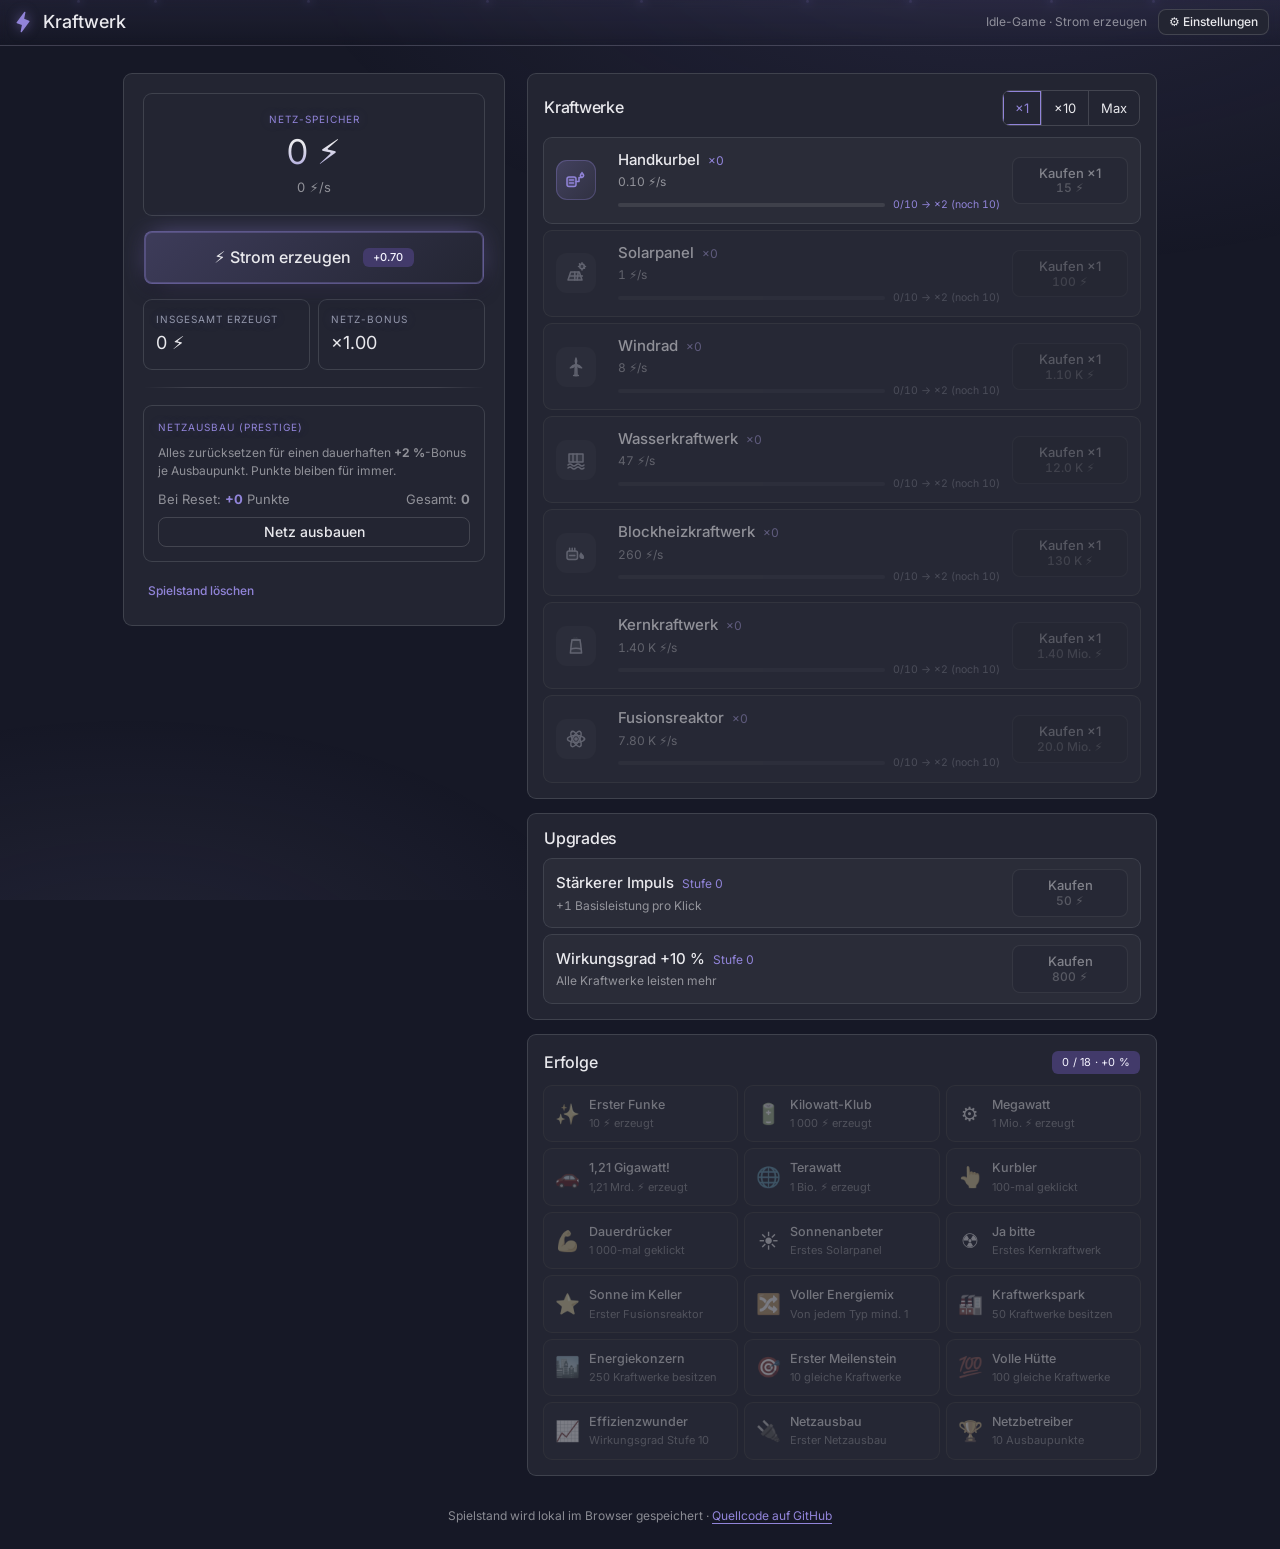
==== commit a075a621: "Balancing: Spieltempo etwas langsamer (Einnahmen -30%) - Neuer Faktor GAME_PACE=0.7 drosselt Produkt" ====
--- a/index.html
+++ b/index.html
@@ -5,7 +5,7 @@
 <meta name="viewport" content="width=device-width, initial-scale=1">
 <title>Kraftwerk — Idle Game</title>
 <meta name="description" content="Ein Strom-Idle-Game: klicke, baue Kraftwerke von der Handkurbel bis zum Fusionsreaktor und baue dein Netz aus.">
-<link rel="stylesheet" href="css/styles.css?v=11">
+<link rel="stylesheet" href="css/styles.css?v=13">
 <link rel="icon" href="data:image/svg+xml,%3Csvg xmlns='http://www.w3.org/2000/svg' viewBox='0 0 256 256'%3E%3Crect width='256' height='256' rx='48' fill='%23161826'/%3E%3Cpath fill='%239184d9' d='M215.79,118.17a8,8,0,0,0-5-5.66L153.18,90.9l14.66-73.33a8,8,0,0,0-13.69-7l-88,120a8,8,0,0,0,3,11.69l57.63,21.61L112.16,237.43a8,8,0,0,0,13.69,7l88-120A8,8,0,0,0,215.79,118.17Z'/%3E%3C/svg%3E">
 </head>
 <body>
@@ -157,7 +157,7 @@
 </div>
 
 <div class="kraft-toasts" id="kraft-toasts" aria-live="polite" aria-atomic="false"></div>
-<script src="js/fx.js?v=11"></script>
-<script src="js/game.js?v=11"></script>
+<script src="js/fx.js?v=13"></script>
+<script src="js/game.js?v=13"></script>
 </body>
 </html>
--- a/css/styles.css
+++ b/css/styles.css
@@ -419,3 +419,59 @@
 
 /* Karten-Kicker in Akzentfarbe leicht leuchten lassen */
 .card-kicker { text-shadow: 0 0 12px color-mix(in srgb, var(--color-accent) 25%, transparent); }
+
+/* ─── Lebendige Icons (Animationen) ─── */
+.idle-row-icon svg { overflow: visible; }
+.idle-row-icon .fx-rotor { transform-box: fill-box; transform-origin: center; animation: fx-rotor 5s linear infinite; }
+.idle-row-icon .fx-core  { transform-box: fill-box; transform-origin: center; animation: fx-corepulse 1.7s ease-in-out infinite; }
+.idle-row-icon .fx-sun   { transform-box: fill-box; transform-origin: 18px 5.4px; animation: fx-corepulse 2.4s ease-in-out infinite; }
+.idle-row-icon .fx-flame { transform-box: fill-box; transform-origin: bottom center; animation: fx-flame 0.5s ease-in-out infinite alternate; }
+.idle-row-icon .fx-steam { transform-box: fill-box; transform-origin: center; animation: fx-steam 2.4s ease-in-out infinite; }
+.idle-row-icon .fx-wave  { transform-box: fill-box; animation: fx-wave 2.6s ease-in-out infinite; }
+/* gesperrte Kraftwerke stehen still */
+.idle-locked .idle-row-icon .fx-rotor,
+.idle-locked .idle-row-icon .fx-core,
+.idle-locked .idle-row-icon .fx-sun,
+.idle-locked .idle-row-icon .fx-flame,
+.idle-locked .idle-row-icon .fx-steam,
+.idle-locked .idle-row-icon .fx-wave { animation: none; }
+@keyframes fx-rotor { to { transform: rotate(360deg); } }
+@keyframes fx-corepulse { 0%,100% { transform: scale(0.82); opacity: 0.45; } 50% { transform: scale(1.15); opacity: 0.9; } }
+@keyframes fx-flame { from { transform: scaleY(1) scaleX(1); opacity: 0.9; } to { transform: scaleY(1.14) scaleX(0.94); opacity: 1; } }
+@keyframes fx-steam { 0%,100% { transform: translateY(1px) scale(0.9); opacity: 0.16; } 50% { transform: translateY(-1.5px) scale(1.06); opacity: 0.36; } }
+@keyframes fx-wave { 0%,100% { transform: translateX(0); } 50% { transform: translateX(1.6px); } }
+
+/* ─── Aufsteigende „+N"-Zahl beim Klicken ─── */
+.float-num {
+  position: fixed; z-index: 65; pointer-events: none;
+  transform: translate(-50%, -50%);
+  font-family: var(--font-heading); font-weight: 700; font-size: 16px;
+  color: var(--color-accent-2); text-shadow: 0 1px 6px rgba(0,0,0,0.6);
+  animation: float-num 1s ease-out forwards;
+}
+@keyframes float-num {
+  0%   { opacity: 0; transform: translate(-50%, -50%) scale(0.7); }
+  20%  { opacity: 1; transform: translate(calc(-50% + var(--dx, 0px)), -70%) scale(1.05); }
+  100% { opacity: 0; transform: translate(calc(-50% + var(--dx, 0px)), -180%) scale(1); }
+}
+
+/* ─── Funken-Partikel beim Kauf ─── */
+.fx-spark {
+  position: fixed; z-index: 64; pointer-events: none;
+  width: 6px; height: 6px; border-radius: 50%;
+  background: var(--color-accent);
+  box-shadow: 0 0 6px 1px color-mix(in srgb, var(--color-accent) 80%, transparent);
+  transform: translate(-50%, -50%);
+  animation: fx-spark 0.6s ease-out forwards;
+}
+@keyframes fx-spark {
+  0%   { opacity: 1; transform: translate(-50%, -50%) scale(1); }
+  100% { opacity: 0; transform: translate(calc(-50% + var(--tx, 0px)), calc(-50% + var(--ty, 0px))) scale(0.3); }
+}
+
+@media (prefers-reduced-motion: reduce) {
+  .idle-row-icon .fx-rotor, .idle-row-icon .fx-core, .idle-row-icon .fx-sun,
+  .idle-row-icon .fx-flame, .idle-row-icon .fx-steam, .idle-row-icon .fx-wave { animation: none; }
+  .float-num { animation-duration: 0.6s; }
+  .fx-spark { display: none; }
+}
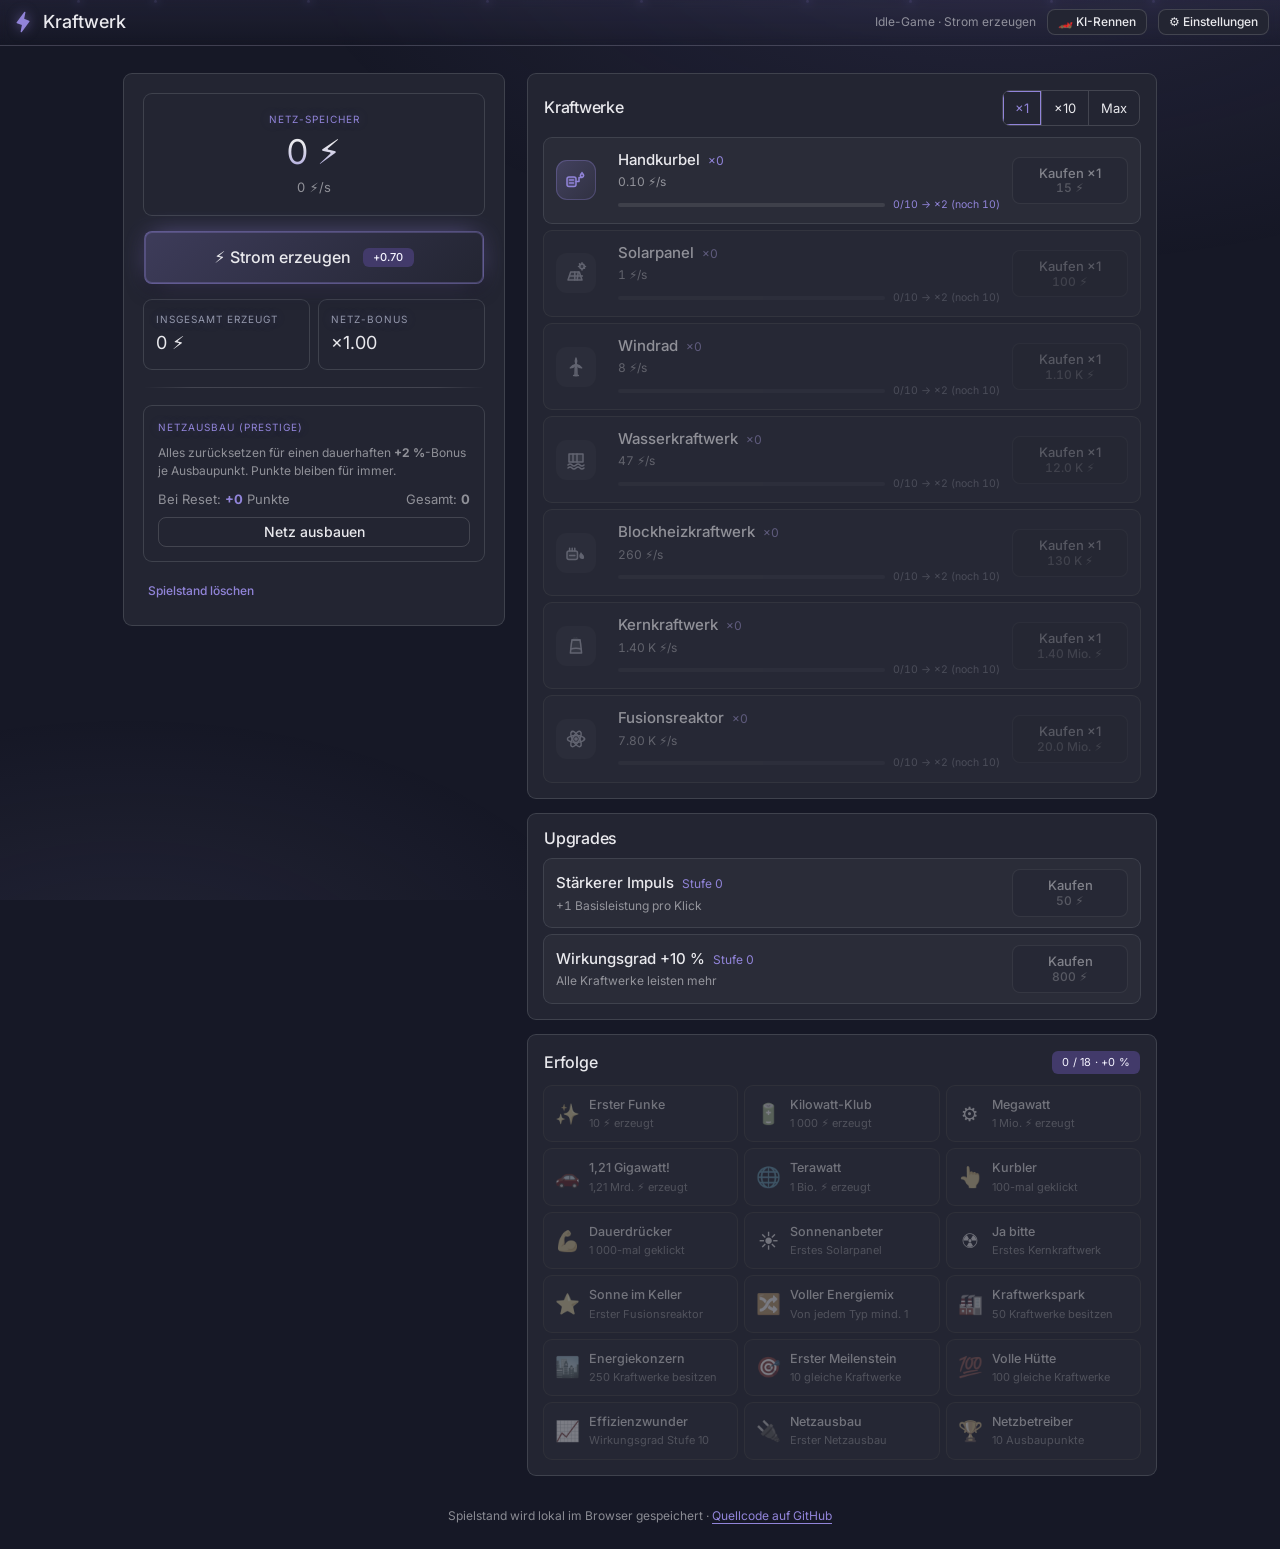
==== commit 640a24ad: "KI-Rennen: neuronale Netze lernen per Neuroevolution fahren Neue Seite rennen/: 60 Autos mit je eine" ====
--- a/index.html
+++ b/index.html
@@ -22,6 +22,7 @@
       Kraftwerk
     </span>
     <span class="text-muted" style="font-size:12px">Idle-Game · Strom erzeugen</span>
+    <a class="fx-toggle" href="rennen/" title="Neuronale Netze lernen Autofahren" style="text-decoration:none">🏎️ KI-Rennen</a>
     <button class="fx-toggle" id="open-settings" title="Einstellungen & Cheats" aria-haspopup="dialog">⚙️ Einstellungen</button>
   </header>
 
